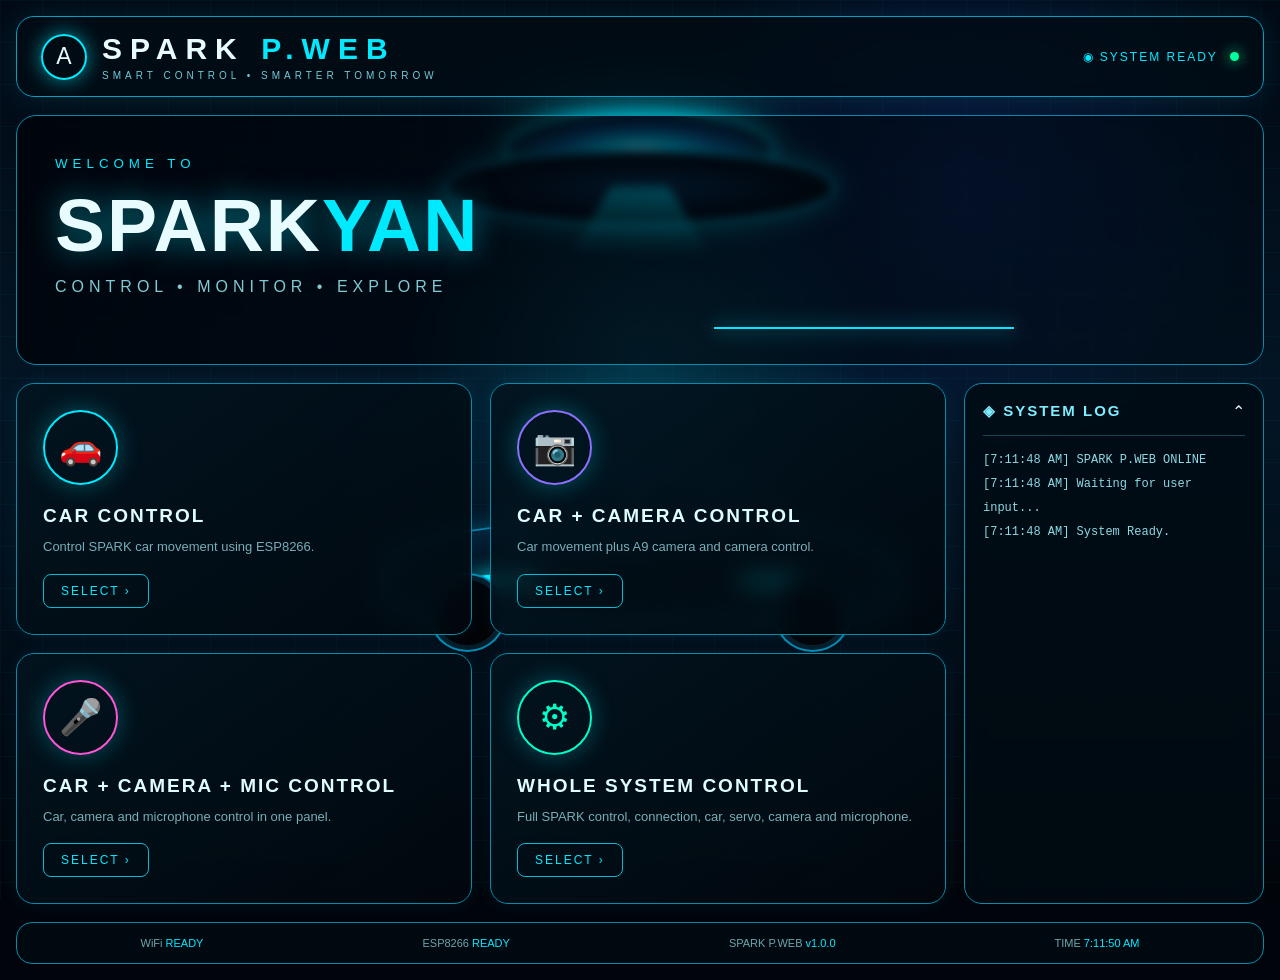
==== index.html @ 5e1a61a8 "Add files via upload" ====
<!DOCTYPE html>
<html lang="en">
<head>
<meta charset="UTF-8">
<meta name="viewport" content="width=device-width,initial-scale=1.0">
<title>SPARKYAN P.WEB</title>

<style>
*{
  box-sizing:border-box;
  margin:0;
  padding:0;
}r̥

html,body{
  width:100%;
  min-height:100%;
  font-family:Arial,Helvetica,sans-serif;
  background:#01050b;
  color:#e8fcff;
}

body{
  overflow-x:hidden;
}

/* ================= BACKGROUND ================= */

body::before{
  content:"";
  position:fixed;
  inset:0;
  z-index:-10;

  background:
    radial-gradient(
      circle at 50% 40%,
      rgba(0,220,255,.18),
      transparent 28%
    ),
    radial-gradient(
      circle at 75% 20%,
      rgba(30,80,255,.15),
      transparent 25%
    ),
    linear-gradient(
      180deg,
      #020914 0%,
      #031525 45%,
      #01050a 100%
    );
}

body::after{
  content:"";
  position:fixed;
  inset:0;
  z-index:-9;

  background:
    linear-gradient(
      rgba(0,234,255,.035) 1px,
      transparent 1px
    ),
    linear-gradient(
      90deg,
      rgba(0,234,255,.035) 1px,
      transparent 1px
    );

  background-size:42px 42px;
  animation:gridMove 14s linear infinite;
}

@keyframes gridMove{
  to{
    background-position:42px 42px;
  }
}

/* ================= UFO ================= */

.ufo{
  position:fixed;
  z-index:-5;
  width:420px;
  height:110px;
  left:50%;
  top:115px;
  transform:translateX(-50%);
  animation:ufoFloat 5s ease-in-out infinite;
}

.ufo-top{
  position:absolute;
  width:260px;
  height:70px;
  left:80px;
  top:0;
  border-radius:50%;
  background:
    radial-gradient(
      ellipse,
      #8ff8ff 0%,
      #00bde8 18%,
      #073f75 45%,
      #010b18 75%
    );
  box-shadow:
    0 0 25px #00eaff,
    0 0 70px rgba(0,234,255,.5);
}

.ufo-bottom{
  position:absolute;
  width:390px;
  height:75px;
  left:15px;
  top:35px;
  border-radius:50%;
  background:
    radial-gradient(
      ellipse,
      #062d50 0%,
      #020b15 55%,
      #000 100%
    );
  border:2px solid #00bde8;
  box-shadow:
    0 0 30px rgba(0,234,255,.5);
}

.ufo-light{
  position:absolute;
  width:140px;
  height:70px;
  left:140px;
  top:70px;
  background:linear-gradient(
    to bottom,
    rgba(0,234,255,.7),
    rgba(0,234,255,0)
  );
  clip-path:polygon(30% 0,70% 0,100% 100%,0 100%);
  filter:blur(5px);
}

@keyframes ufoFloat{
  0%,100%{
    transform:translate(-50%,0);
  }
  50%{
    transform:translate(-50%,18px);
  }
}

/* ================= CAR ================= */

.car-art{
  position:fixed;
  z-index:-4;
  left:50%;
  bottom:245px;
  transform:translateX(-50%);
  width:650px;
  height:190px;
  animation:carGlow 3s ease-in-out infinite alternate;
}

.car-body{
  position:absolute;
  left:70px;
  bottom:35px;
  width:510px;
  height:100px;
  border-radius:45% 48% 18% 18%;
  background:
    linear-gradient(
      145deg,
      #071d31,
      #02070c 55%,
      #061b2c
    );
  border:2px solid #087da8;
  box-shadow:
    0 0 25px rgba(0,200,255,.35),
    inset 0 0 35px rgba(0,160,255,.18);
}

.car-roof{
  position:absolute;
  left:190px;
  top:5px;
  width:270px;
  height:80px;
  border-radius:80% 80% 10% 10%;
  background:
    linear-gradient(
      135deg,
      #082b43,
      #01060b
    );
  border:2px solid #087da8;
}

.car-window{
  position:absolute;
  left:220px;
  top:18px;
  width:100px;
  height:48px;
  background:#031c31;
  border:1px solid #00bde8;
  transform:skew(-18deg);
}

.car-window2{
  position:absolute;
  left:330px;
  top:18px;
  width:105px;
  height:48px;
  background:#031c31;
  border:1px solid #00bde8;
  transform:skew(18deg);
}

.wheel{
  position:absolute;
  width:75px;
  height:75px;
  bottom:5px;
  border-radius:50%;
  background:#020306;
  border:5px solid #071c29;
  box-shadow:0 0 0 2px #008db5;
}

.wheel.left{
  left:115px;
}

.wheel.right{
  right:115px;
}

.headlight{
  position:absolute;
  width:75px;
  height:13px;
  background:#00eaff;
  box-shadow:0 0 20px #00eaff;
  border-radius:50%;
  top:52px;
}

.headlight.left{
  left:82px;
}

.headlight.right{
  right:82px;
}

@keyframes carGlow{
  from{
    filter:brightness(.8);
  }
  to{
    filter:brightness(1.15);
  }
}

/* ================= APP ================= */

.app{
  max-width:1450px;
  margin:auto;
  padding:16px;
}

/* HEADER */

.header{
  min-height:76px;

  border:1px solid #079fc0;
  border-radius:18px;

  background:rgba(1,12,21,.75);

  backdrop-filter:blur(12px);

  display:flex;
  align-items:center;
  justify-content:space-between;

  padding:15px 24px;

  box-shadow:
    0 0 30px rgba(0,220,255,.12);
}

.brand{
  display:flex;
  align-items:center;
  gap:15px;
}

.brand-mark{
  width:46px;
  height:46px;

  border:2px solid #00eaff;
  border-radius:50%;

  display:grid;
  place-items:center;

  font-size:23px;

  box-shadow:
    0 0 20px rgba(0,234,255,.6);
}

.logo{
  font-size:30px;
  font-weight:bold;
  letter-spacing:8px;
}

.logo span{
  color:#00eaff;
}

.tag{
  margin-top:4px;
  font-size:10px;
  letter-spacing:4px;
  color:#70cbd7;
}

.ready{
  color:#00eaff;
  font-size:12px;
  letter-spacing:2px;
}

.dot{
  display:inline-block;
  width:9px;
  height:9px;
  margin-left:7px;
  border-radius:50%;
  background:#00ff9d;
  box-shadow:0 0 14px #00ff9d;
}

/* HERO */

.hero{
  margin:18px 0;

  min-height:250px;

  border:1px solid #078ba9;
  border-radius:20px;

  padding:38px;

  background:
    linear-gradient(
      90deg,
      rgba(0,5,12,.88),
      rgba(0,8,15,.35)
    );

  backdrop-filter:blur(5px);

  position:relative;
  overflow:hidden;
}

.hero small{
  color:#00eaff;
  letter-spacing:5px;
}

.hero h1{
  font-size:clamp(42px,6vw,75px);
  margin:10px 0;
  letter-spacing:2px;
  text-shadow:0 0 30px rgba(0,234,255,.5);
}

.hero h1 span{
  color:#00eaff;
}

.hero p{
  color:#82c9d2;
  letter-spacing:5px;
}

.scan{
  position:absolute;
  width:300px;
  height:2px;
  right:20%;
  bottom:35px;
  background:#00eaff;
  box-shadow:0 0 20px #00eaff;
  animation:scan 3s infinite;
}

@keyframes scan{
  0%,100%{
    transform:translateY(-50px);
    opacity:.1;
  }

  50%{
    transform:translateY(50px);
    opacity:1;
  }
}

/* MAIN */

.layout{
  display:grid;
  grid-template-columns:1fr 300px;
  gap:18px;
}

.options{
  display:grid;
  grid-template-columns:repeat(2,1fr);
  gap:18px;
}

/* OPTIONS */

.option{
  min-height:240px;

  text-align:left;

  padding:26px;

  border-radius:18px;

  border:1px solid #078ba9;

  color:#dffcff;

  background:
    linear-gradient(
      145deg,
      rgba(2,20,31,.9),
      rgba(1,8,14,.82)
    );

  backdrop-filter:blur(10px);

  cursor:pointer;

  transition:.2s;

  box-shadow:
    0 0 20px rgba(0,190,255,.08);
}

.option:hover{
  transform:translateY(-5px);

  border-color:#00eaff;

  box-shadow:
    0 0 35px rgba(0,234,255,.25);
}

.icon{
  width:75px;
  height:75px;

  border-radius:50%;

  display:grid;
  place-items:center;

  font-size:35px;

  border:2px solid #00eaff;

  color:#00eaff;

  box-shadow:
    0 0 25px rgba(0,234,255,.3);

  margin-bottom:20px;
}

.option:nth-child(2) .icon{
  color:#8d70ff;
  border-color:#8d70ff;
}

.option:nth-child(3) .icon{
  color:#ff55d6;
  border-color:#ff55d6;
}

.option:nth-child(4) .icon{
  color:#00ffc8;
  border-color:#00ffc8;
}

.option h2{
  font-size:19px;
  letter-spacing:2px;
}

.option p{
  margin-top:10px;
  color:#78aeb8;
  font-size:13px;
  line-height:1.5;
}

.select{
  display:inline-block;
  margin-top:17px;

  border:1px solid #00bcd4;
  border-radius:8px;

  padding:9px 17px;

  color:#00eaff;

  font-size:12px;
  letter-spacing:2px;
}

/* LOG */

.sidebar{
  border:1px solid #078ba9;
  border-radius:18px;

  background:rgba(1,11,19,.82);

  backdrop-filter:blur(12px);

  padding:18px;

  min-height:500px;
}

.side-title{
  padding-bottom:14px;
  border-bottom:1px solid #164553;

  display:flex;
  justify-content:space-between;
}

.side-title h3{
  color:#7eeeff;
  letter-spacing:2px;
  font-size:15px;
}

.log{
  height:410px;
  overflow:auto;

  margin-top:12px;

  color:#8dd9e5;

  font:12px/2 monospace;
}

/* FOOTER */

.footer{
  margin-top:18px;

  border:1px solid #078ba9;
  border-radius:16px;

  padding:14px;

  display:flex;
  justify-content:space-around;
  flex-wrap:wrap;

  background:rgba(1,11,19,.75);

  color:#6da6af;

  font-size:11px;
}

.footer span{
  color:#00eaff;
}

/* PANELS */

.panel{
  display:none;
  margin-top:18px;
}

.panel.active{
  display:block;
}

.panel-head{
  display:flex;
  align-items:center;
  gap:15px;
  margin-bottom:18px;
}

.back,
.btn{
  border:1px solid #078ba9;

  background:#03131d;

  color:#00eaff;

  border-radius:8px;

  padding:11px 18px;

  cursor:pointer;
}

.back:hover,
.btn:hover{
  border-color:#00eaff;

  box-shadow:
    0 0 15px rgba(0,234,255,.3);
}

.panel-title{
  letter-spacing:3px;
}

.card{
  border:1px solid #078ba9;

  border-radius:16px;

  padding:20px;

  background:rgba(1,12,20,.86);

  margin-bottom:16px;
}

.card h3{
  color:#7eeeff;

  letter-spacing:2px;

  font-size:13px;

  margin-bottom:14px;
}

.row{
  display:flex;
  gap:10px;
}

.input{
  flex:1;

  padding:12px;

  border:1px solid #176477;

  border-radius:8px;

  background:#020a10;

  color:white;
}

/* CAR CONTROLS */

.car{
  width:320px;
  max-width:100%;

  margin:auto;

  display:grid;

  grid-template-columns:repeat(3,1fr);

  gap:9px;
}

.car button,
.servo button{
  height:64px;
  font-size:24px;
}

/* CAMERA */

.camera{
  height:400px;

  border:1px solid #145b6d;

  border-radius:12px;

  background:#000;

  display:grid;

  place-items:center;

  overflow:hidden;
}

.camera img{
  width:100%;
  height:100%;
  object-fit:contain;
}

.camtext{
  color:#356c77;
}

/* MOBILE */

@media(max-width:900px){

  .layout{
    grid-template-columns:1fr;
  }

  .sidebar{
    min-height:220px;
  }

  .log{
    height:150px;
  }

  .car-art{
    transform:translateX(-50%) scale(.65);
    bottom:230px;
  }

  .ufo{
    transform:translateX(-50%) scale(.65);
  }
}

@media(max-width:650px){

  .options{
    grid-template-columns:1fr;
  }

  .hero{
    padding:28px 22px;
  }

  .logo{
    font-size:22px;
    letter-spacing:5px;
  }

  .ready{
    display:none;
  }

  .car-art{
    display:none;
  }

  .ufo{
    top:130px;
    transform:translateX(-50%) scale(.45);
  }

  .row{
    flex-direction:column;
  }
}
</style>
</head>

<body>

<!-- UFO -->
<div class="ufo">
  <div class="ufo-top"></div>
  <div class="ufo-bottom"></div>
  <div class="ufo-light"></div>
</div>

<!-- BUGATTI STYLE CAR -->
<div class="car-art">

  <div class="car-body">

    <div class="headlight left"></div>
    <div class="headlight right"></div>

  </div>

  <div class="car-roof"></div>

  <div class="car-window"></div>
  <div class="car-window2"></div>

  <div class="wheel left"></div>
  <div class="wheel right"></div>

</div>


<div class="app">

<header class="header">

  <div class="brand">

    <div class="brand-mark">
      A
    </div>

    <div>

      <div class="logo">
        SPARK <span>P.WEB</span>
      </div>

      <div class="tag">
        SMART CONTROL • SMARTER TOMORROW
      </div>

    </div>

  </div>

  <div class="ready">
    ◉ SYSTEM READY
    <i class="dot"></i>
  </div>

</header>


<!-- HOME -->

<section id="home">

  <div class="hero">

    <small>
      WELCOME TO
    </small>

    <h1>
      SPARK<span>YAN </span>
    </h1>

    <p>
      CONTROL • MONITOR • EXPLORE
    </p>

    <div class="scan"></div>

  </div>


  <div class="layout">

    <div class="options">

      <button
        class="option"
        onclick="openPanel('carPanel')">

        <div class="icon">
          🚗
        </div>

        <h2>
          CAR CONTROL
        </h2>

        <p>
          Control SPARK car movement
          using ESP8266.
        </p>

        <span class="select">
          SELECT ›
        </span>

      </button>


      <button
        class="option"
        onclick="openPanel('cameraPanel')">

        <div class="icon">
          📷
        </div>

        <h2>
          CAR + CAMERA CONTROL
        </h2>

        <p>
          Car movement plus A9 camera
          and camera control.
        </p>

        <span class="select">
          SELECT ›
        </span>

      </button>


      <button
        class="option"
        onclick="openPanel('micPanel')">

        <div class="icon">
          🎤
        </div>

        <h2>
          CAR + CAMERA + MIC CONTROL
        </h2>

        <p>
          Car, camera and microphone
          control in one panel.
        </p>

        <span class="select">
          SELECT ›
        </span>

      </button>


      <button
        class="option"
        onclick="openPanel('systemPanel')">

        <div class="icon">
          ⚙
        </div>

        <h2>
          WHOLE SYSTEM CONTROL
        </h2>

        <p>
          Full SPARK control,
          connection, car, servo,
          camera and microphone.
        </p>

        <span class="select">
          SELECT ›
        </span>

      </button>

    </div>


    <!-- SYSTEM LOG -->

    <aside class="sidebar">

      <div class="side-title">

        <h3>
          ◈ SYSTEM LOG
        </h3>

        <span>
          ⌃
        </span>

      </div>

      <div
        id="log"
        class="log">
      </div>

    </aside>

  </div>

</section>


<!-- CAR PANEL -->

<section
  id="carPanel"
  class="panel">

  <div class="panel-head">

    <button
      class="back"
      onclick="goHome()">
      ← BACK
    </button>

    <h2 class="panel-title">
      CAR CONTROL
    </h2>

  </div>


  <div class="card">

    <h3>
      ESP8266 CONNECTION
    </h3>

    <div class="row">

      <input
        class="input"
        id="robot1"
        value="http://192.168.4.1">

      <button
        class="btn"
        onclick="connect('robot1')">
        CONNECT
      </button>

    </div>

  </div>


  <div class="card">

    <h3>
      MOVEMENT
    </h3>

    <div class="car">

      <span></span>

      <button
        onpointerdown="car('F')"
        onpointerup="car('S')">
        ▲
      </button>

      <span></span>


      <button
        onpointerdown="car('L')"
        onpointerup="car('S')">
        ◀
      </button>

      <button
        onclick="car('S')">
        ■
      </button>

      <button
        onpointerdown="car('R')"
        onpointerup="car('S')">
        ▶
      </button>


      <span></span>

      <button
        onpointerdown="car('B')"
        onpointerup="car('S')">
        ▼
      </button>

      <span></span>

    </div>

  </div>

</section>


<!-- CAMERA PANEL -->

<section
  id="cameraPanel"
  class="panel">

  <div class="panel-head">

    <button
      class="back"
      onclick="goHome()">
      ← BACK
    </button>

    <h2 class="panel-title">
      CAR + CAMERA CONTROL
    </h2>

  </div>


  <div class="card">

    <h3>
      CAMERA
    </h3>

    <div class="row">

      <input
        class="input"
        id="cam1"
        placeholder="A9 camera stream URL">

      <button
        class="btn"
        onclick="loadCamera('cam1','view1')">
        OPEN
      </button>

    </div>


    <br>


    <div class="camera">

      <img id="view1">

      <span
        id="ct1"
        class="camtext">
        CAMERA STANDBY
      </span>

    </div>

  </div>


  <div class="card">

    <h3>
      CAR
    </h3>

    <div class="car">

      <span></span>

      <button
        onpointerdown="car('F')"
        onpointerup="car('S')">
        ▲
      </button>

      <span></span>

      <button
        onpointerdown="car('L')"
        onpointerup="car('S')">
        ◀
      </button>

      <button onclick="car('S')">
        ■
      </button>

      <button
        onpointerdown="car('R')"
        onpointerup="car('S')">
        ▶
      </button>

      <span></span>

      <button
        onpointerdown="car('B')"
        onpointerup="car('S')">
        ▼
      </button>

      <span></span>

    </div>

  </div>

</section>


<!-- MIC PANEL -->

<section
  id="micPanel"
  class="panel">

  <div class="panel-head">

    <button
      class="back"
      onclick="goHome()">
      ← BACK
    </button>

    <h2 class="panel-title">
      CAR + CAMERA + MIC
    </h2>

  </div>


  <div class="card">

    <h3>
      CAMERA
    </h3>

    <div class="row">

      <input
        class="input"
        id="cam2"
        placeholder="A9 camera stream URL">

      <button
        class="btn"
        onclick="loadCamera('cam2','view2')">
        OPEN
      </button>

    </div>


    <br>


    <div class="camera">

      <img id="view2">

      <span
        id="ct2"
        class="camtext">
        CAMERA STANDBY
      </span>

    </div>

  </div>


  <div class="card">

    <h3>
      MICROPHONE
    </h3>

    <button
      class="btn"
      onclick="startMic()">
      🎤 START MIC
    </button>

    <button
      class="btn"
      onclick="stopMic()">
      STOP
    </button>

  </div>

</section>


<!-- WHOLE SYSTEM -->

<section
  id="systemPanel"
  class="panel">

  <div class="panel-head">

    <button
      class="back"
      onclick="goHome()">
      ← BACK
    </button>

    <h2 class="panel-title">
      WHOLE SYSTEM CONTROL
    </h2>

  </div>


  <div class="card">

    <h3>
      ESP8266
    </h3>

    <div class="row">

      <input
        class="input"
        id="robot3"
        value="http://192.168.4.1">

      <button
        class="btn"
        onclick="connect('robot3')">
        CONNECT
      </button>

    </div>

  </div>


  <div class="card">

    <h3>
      CAMERA
    </h3>

    <div class="row">

      <input
        class="input"
        id="cam3"
        placeholder="A9 camera stream URL">

      <button
        class="btn"
        onclick="loadCamera('cam3','view3')">
        OPEN
      </button>

    </div>


    <br>


    <div class="camera">

      <img id="view3">

      <span
        id="ct3"
        class="camtext">
        CAMERA STANDBY
      </span>

    </div>

  </div>


  <div class="card">

    <h3>
      CAR CONTROL
    </h3>

    <div class="car">

      <span></span>

      <button
        onpointerdown="car('F')"
        onpointerup="car('S')">
        ▲
      </button>

      <span></span>

      <button
        onpointerdown="car('L')"
        onpointerup="car('S')">
        ◀
      </button>

      <button onclick="car('S')">
        ■
      </button>

      <button
        onpointerdown="car('R')"
        onpointerup="car('S')">
        ▶
      </button>

      <span></span>

      <button
        onpointerdown="car('B')"
        onpointerup="car('S')">
        ▼
      </button>

      <span></span>

    </div>

  </div>

</section>


<footer class="footer">

  <div>
    WiFi <span>READY</span>
  </div>

  <div>
    ESP8266 <span>READY</span>
  </div>

  <div>
    SPARK P.WEB <span>v1.0.0</span>
  </div>

  <div>
    TIME <span id="clock">--:--</span>
  </div>

</footer>

</div>


<script>

let ROBOT_URL =
  "http://192.168.4.1";

let micStream = null;


/* LOG */

function addLog(text){

  const log =
    document.getElementById("log");

  log.innerHTML +=
    "[" +
    new Date().toLocaleTimeString() +
    "] " +
    text +
    "<br>";

  log.scrollTop =
    log.scrollHeight;
}


/* PANELS */

function openPanel(id){

  document
    .getElementById("home")
    .style.display = "none";

  document
    .querySelectorAll(".panel")
    .forEach(
      p => p.classList.remove("active")
    );

  document
    .getElementById(id)
    .classList.add("active");

  addLog("Panel opened");
}


function goHome(){

  car("S");

  document
    .querySelectorAll(".panel")
    .forEach(
      p => p.classList.remove("active")
    );

  document
    .getElementById("home")
    .style.display = "block";

  addLog("Returned to home");
}


/* CONNECT */

async function connect(id){

  ROBOT_URL =
    document
      .getElementById(id)
      .value
      .trim()
      .replace(/\/+$/,"");

  addLog(
    "Connecting to " +
    ROBOT_URL
  );

  try{

    const response =
      await fetch(
        ROBOT_URL +
        "/ping",
        {
          cache:"no-store"
        }
      );

    if(!response.ok)
      throw new Error();

    addLog(
      "ESP8266 ONLINE"
    );

  }catch{

    addLog(
      "Connection failed"
    );

  }

}


/* CAR */

async function car(command){

  try{

    await fetch(
      ROBOT_URL +
      "/?State=" +
      command,
      {
        cache:"no-store"
      }
    );

    addLog(
      "CAR: " +
      command
    );

  }catch{

    addLog(
      "Car command failed"
    );

  }

}


/* CAMERA */

function loadCamera(
  inputId,
  imageId
){

  const url =
    document
      .getElementById(inputId)
      .value
      .trim();

  if(!url){

    addLog(
      "Camera URL required"
    );

    return;
  }

  document
    .getElementById(imageId)
    .src = url;

  const n =
    imageId.replace("view","");

  document
    .getElementById("ct"+n)
    .style.display = "none";

  addLog(
    "Camera stream loaded"
  );

}


/* MIC */

async function startMic(){

  try{

    micStream =
      await navigator
        .mediaDevices
        .getUserMedia({
          audio:true
        });

    addLog(
      "Microphone active"
    );

  }catch{

    addLog(
      "Microphone permission denied"
    );

  }

}


function stopMic(){

  if(micStream){

    micStream
      .getTracks()
      .forEach(
        track => track.stop()
      );

  }

  micStream = null;

  addLog(
    "Microphone stopped"
  );

}


/* KEYBOARD */

const keys = {

  ArrowUp:"F",
  ArrowDown:"B",
  ArrowLeft:"L",
  ArrowRight:"R",

  w:"F",
  W:"F",

  s:"B",
  S:"B",

  a:"L",
  A:"L",

  d:"R",
  D:"R"

};


document.addEventListener(
  "keydown",
  function(e){

    if(e.repeat)
      return;

    if(keys[e.key]){

      e.preventDefault();

      car(
        keys[e.key]
      );

    }

  }
);


document.addEventListener(
  "keyup",
  function(e){

    if(keys[e.key])
      car("S");

  }
);


/* SAFETY STOP */

window.addEventListener(
  "blur",
  function(){
    car("S");
  }
);


/* CLOCK */

function updateClock(){

  document
    .getElementById("clock")
    .textContent =
    new Date()
      .toLocaleTimeString();

}

setInterval(
  updateClock,
  1000
);


/* START */

addLog(
  "SPARK P.WEB ONLINE"
);

addLog(
  "Waiting for user input..."
);

addLog(
  "System Ready."
);

</script>

</body>
</html>
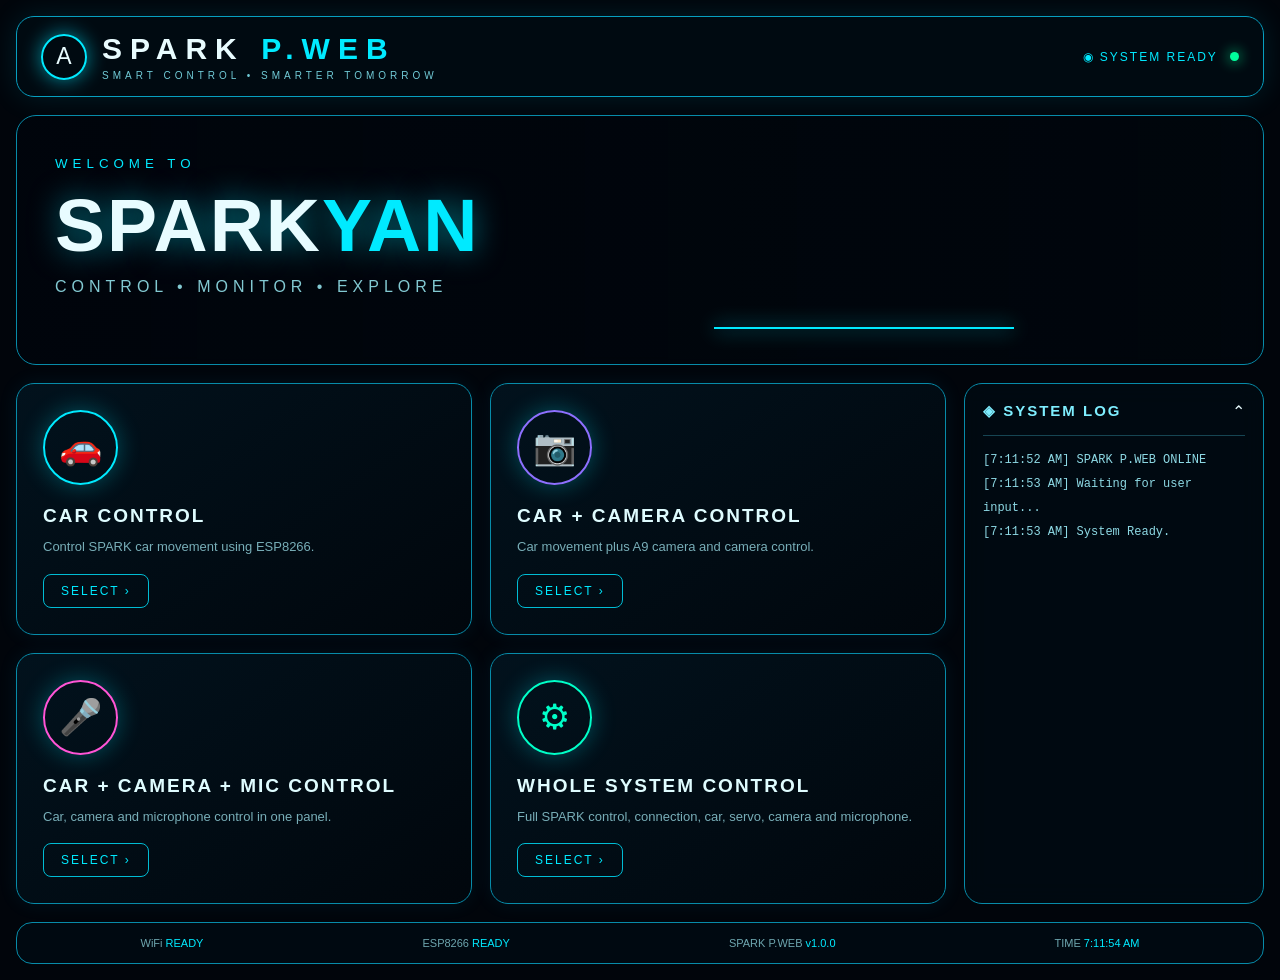
==== commit 15e89398: "Update index.html" ====
--- a/index.html
+++ b/index.html
@@ -1,16 +1,59 @@
+
 <!DOCTYPE html>
 <html lang="en">
 <head>
 <meta charset="UTF-8">
 <meta name="viewport" content="width=device-width,initial-scale=1.0">
-<title>SPARKYAN P.WEB</title>
+
+<!-- GOOGLE SEO -->
+<title>SPAKYAN | AI Technology & Innovation</title>
+
+<meta name="description" content="Welcome to SPAKYAN. Explore SPARK P.WEB, SPARK HQ, SPARK GO and our AI technology and innovation projects.">
+
+<meta name="keywords" content="SPAKYAN, SPARKYAN AI, SPARK P.WEB, SPARK HQ, SPARK GO, AI Technology">
+
+<meta name="author" content="SPAKYAN">
+
+<meta name="robots" content="index, follow">
+
+<link rel="canonical" href="https://spakyan.in/">
+
+<!-- FAVICON: Add sy-logo.png in the same folder -->
+<link rel="icon" type="image/png" href="/sy-logo.png">
+<link rel="apple-touch-icon" href="/sy-logo.png">
+
+<!-- OPEN GRAPH / SOCIAL SHARING -->
+<meta property="og:type" content="website">
+<meta property="og:site_name" content="SPAKYAN">
+<meta property="og:title" content="SPAKYAN | AI Technology & Innovation">
+<meta property="og:description" content="Explore SPARK P.WEB, SPARK HQ and SPARK GO by SPAKYAN.">
+<meta property="og:url" content="https://spakyan.in/">
+<meta property="og:image" content="https://spakyan.in/sy-logo.png">
+
+<!-- TWITTER / X -->
+<meta name="twitter:card" content="summary">
+<meta name="twitter:title" content="SPAKYAN | AI Technology & Innovation">
+<meta name="twitter:description" content="Explore SPARK P.WEB, SPARK HQ and SPARK GO.">
+<meta name="twitter:image" content="https://spakyan.in/sy-logo.png">
+
+<!-- GOOGLE STRUCTURED DATA -->
+<script type="application/ld+json">
+{
+  "@context": "https://schema.org",
+  "@type": "WebSite",
+  "name": "SPAKYAN",
+  "alternateName": "SPAKYAN AI",
+  "url": "https://spakyan.in/",
+  "description": "SPAKYAN explores AI technology and innovation through SPARK projects."
+}
+</script>
 
 <style>
 *{
   box-sizing:border-box;
   margin:0;
   padding:0;
-}r̥
+}
 
 html,body{
   width:100%;
@@ -31,24 +74,10 @@
   position:fixed;
   inset:0;
   z-index:-10;
-
   background:
-    radial-gradient(
-      circle at 50% 40%,
-      rgba(0,220,255,.18),
-      transparent 28%
-    ),
-    radial-gradient(
-      circle at 75% 20%,
-      rgba(30,80,255,.15),
-      transparent 25%
-    ),
-    linear-gradient(
-      180deg,
-      #020914 0%,
-      #031525 45%,
-      #01050a 100%
-    );
+    radial-gradient(circle at 50% 40%,rgba(0,220,255,.18),transparent 28%),
+    radial-gradient(circle at 75% 20%,rgba(30,80,255,.15),transparent 25%),
+    linear-gradient(180deg,#020914 0%,#031525 45%,#01050a 100%);
 }
 
 body::after{
@@ -56,26 +85,15 @@
   position:fixed;
   inset:0;
   z-index:-9;
-
   background:
-    linear-gradient(
-      rgba(0,234,255,.035) 1px,
-      transparent 1px
-    ),
-    linear-gradient(
-      90deg,
-      rgba(0,234,255,.035) 1px,
-      transparent 1px
-    );
-
+    linear-gradient(rgba(0,234,255,.035) 1px,transparent 1px),
+    linear-gradient(90deg,rgba(0,234,255,.035) 1px,transparent 1px);
   background-size:42px 42px;
   animation:gridMove 14s linear infinite;
 }
 
 @keyframes gridMove{
-  to{
-    background-position:42px 42px;
-  }
+  to{background-position:42px 42px;}
 }
 
 /* ================= UFO ================= */
@@ -98,17 +116,8 @@
   left:80px;
   top:0;
   border-radius:50%;
-  background:
-    radial-gradient(
-      ellipse,
-      #8ff8ff 0%,
-      #00bde8 18%,
-      #073f75 45%,
-      #010b18 75%
-    );
-  box-shadow:
-    0 0 25px #00eaff,
-    0 0 70px rgba(0,234,255,.5);
+  background:radial-gradient(ellipse,#8ff8ff 0%,#00bde8 18%,#073f75 45%,#010b18 75%);
+  box-shadow:0 0 25px #00eaff,0 0 70px rgba(0,234,255,.5);
 }
 
 .ufo-bottom{
@@ -118,16 +127,9 @@
   left:15px;
   top:35px;
   border-radius:50%;
-  background:
-    radial-gradient(
-      ellipse,
-      #062d50 0%,
-      #020b15 55%,
-      #000 100%
-    );
+  background:radial-gradient(ellipse,#062d50 0%,#020b15 55%,#000 100%);
   border:2px solid #00bde8;
-  box-shadow:
-    0 0 30px rgba(0,234,255,.5);
+  box-shadow:0 0 30px rgba(0,234,255,.5);
 }
 
 .ufo-light{
@@ -136,22 +138,14 @@
   height:70px;
   left:140px;
   top:70px;
-  background:linear-gradient(
-    to bottom,
-    rgba(0,234,255,.7),
-    rgba(0,234,255,0)
-  );
+  background:linear-gradient(to bottom,rgba(0,234,255,.7),rgba(0,234,255,0));
   clip-path:polygon(30% 0,70% 0,100% 100%,0 100%);
   filter:blur(5px);
 }
 
 @keyframes ufoFloat{
-  0%,100%{
-    transform:translate(-50%,0);
-  }
-  50%{
-    transform:translate(-50%,18px);
-  }
+  0%,100%{transform:translate(-50%,0);}
+  50%{transform:translate(-50%,18px);}
 }
 
 /* ================= CAR ================= */
@@ -174,17 +168,9 @@
   width:510px;
   height:100px;
   border-radius:45% 48% 18% 18%;
-  background:
-    linear-gradient(
-      145deg,
-      #071d31,
-      #02070c 55%,
-      #061b2c
-    );
+  background:linear-gradient(145deg,#071d31,#02070c 55%,#061b2c);
   border:2px solid #087da8;
-  box-shadow:
-    0 0 25px rgba(0,200,255,.35),
-    inset 0 0 35px rgba(0,160,255,.18);
+  box-shadow:0 0 25px rgba(0,200,255,.35),inset 0 0 35px rgba(0,160,255,.18);
 }
 
 .car-roof{
@@ -194,12 +180,7 @@
   width:270px;
   height:80px;
   border-radius:80% 80% 10% 10%;
-  background:
-    linear-gradient(
-      135deg,
-      #082b43,
-      #01060b
-    );
+  background:linear-gradient(135deg,#082b43,#01060b);
   border:2px solid #087da8;
 }
 
@@ -236,13 +217,8 @@
   box-shadow:0 0 0 2px #008db5;
 }
 
-.wheel.left{
-  left:115px;
-}
-
-.wheel.right{
-  right:115px;
-}
+.wheel.left{left:115px;}
+.wheel.right{right:115px;}
 
 .headlight{
   position:absolute;
@@ -254,21 +230,12 @@
   top:52px;
 }
 
-.headlight.left{
-  left:82px;
-}
-
-.headlight.right{
-  right:82px;
-}
+.headlight.left{left:82px;}
+.headlight.right{right:82px;}
 
 @keyframes carGlow{
-  from{
-    filter:brightness(.8);
-  }
-  to{
-    filter:brightness(1.15);
-  }
+  from{filter:brightness(.8);}
+  to{filter:brightness(1.15);}
 }
 
 /* ================= APP ================= */
@@ -283,22 +250,15 @@
 
 .header{
   min-height:76px;
-
   border:1px solid #079fc0;
   border-radius:18px;
-
   background:rgba(1,12,21,.75);
-
   backdrop-filter:blur(12px);
-
   display:flex;
   align-items:center;
   justify-content:space-between;
-
   padding:15px 24px;
-
-  box-shadow:
-    0 0 30px rgba(0,220,255,.12);
+  box-shadow:0 0 30px rgba(0,220,255,.12);
 }
 
 .brand{
@@ -310,17 +270,12 @@
 .brand-mark{
   width:46px;
   height:46px;
-
   border:2px solid #00eaff;
   border-radius:50%;
-
   display:grid;
   place-items:center;
-
   font-size:23px;
-
-  box-shadow:
-    0 0 20px rgba(0,234,255,.6);
+  box-shadow:0 0 20px rgba(0,234,255,.6);
 }
 
 .logo{
@@ -329,9 +284,7 @@
   letter-spacing:8px;
 }
 
-.logo span{
-  color:#00eaff;
-}
+.logo span{color:#00eaff;}
 
 .tag{
   margin-top:4px;
@@ -360,31 +313,17 @@
 
 .hero{
   margin:18px 0;
-
   min-height:250px;
-
   border:1px solid #078ba9;
   border-radius:20px;
-
   padding:38px;
-
-  background:
-    linear-gradient(
-      90deg,
-      rgba(0,5,12,.88),
-      rgba(0,8,15,.35)
-    );
-
+  background:linear-gradient(90deg,rgba(0,5,12,.88),rgba(0,8,15,.35));
   backdrop-filter:blur(5px);
-
   position:relative;
   overflow:hidden;
 }
 
-.hero small{
-  color:#00eaff;
-  letter-spacing:5px;
-}
+.hero small{color:#00eaff;letter-spacing:5px;}
 
 .hero h1{
   font-size:clamp(42px,6vw,75px);
@@ -393,14 +332,9 @@
   text-shadow:0 0 30px rgba(0,234,255,.5);
 }
 
-.hero h1 span{
-  color:#00eaff;
-}
-
-.hero p{
-  color:#82c9d2;
-  letter-spacing:5px;
-}
+.hero h1 span{color:#00eaff;}
+
+.hero p{color:#82c9d2;letter-spacing:5px;}
 
 .scan{
   position:absolute;
@@ -414,15 +348,8 @@
 }
 
 @keyframes scan{
-  0%,100%{
-    transform:translateY(-50px);
-    opacity:.1;
-  }
-
-  50%{
-    transform:translateY(50px);
-    opacity:1;
-  }
+  0%,100%{transform:translateY(-50px);opacity:.1;}
+  50%{transform:translateY(50px);opacity:1;}
 }
 
 /* MAIN */
@@ -439,87 +366,44 @@
   gap:18px;
 }
 
-/* OPTIONS */
-
 .option{
   min-height:240px;
-
   text-align:left;
-
   padding:26px;
-
   border-radius:18px;
-
   border:1px solid #078ba9;
-
   color:#dffcff;
-
-  background:
-    linear-gradient(
-      145deg,
-      rgba(2,20,31,.9),
-      rgba(1,8,14,.82)
-    );
-
+  background:linear-gradient(145deg,rgba(2,20,31,.9),rgba(1,8,14,.82));
   backdrop-filter:blur(10px);
-
   cursor:pointer;
-
   transition:.2s;
-
-  box-shadow:
-    0 0 20px rgba(0,190,255,.08);
+  box-shadow:0 0 20px rgba(0,190,255,.08);
 }
 
 .option:hover{
   transform:translateY(-5px);
-
   border-color:#00eaff;
-
-  box-shadow:
-    0 0 35px rgba(0,234,255,.25);
+  box-shadow:0 0 35px rgba(0,234,255,.25);
 }
 
 .icon{
   width:75px;
   height:75px;
-
   border-radius:50%;
-
   display:grid;
   place-items:center;
-
   font-size:35px;
-
   border:2px solid #00eaff;
-
   color:#00eaff;
-
-  box-shadow:
-    0 0 25px rgba(0,234,255,.3);
-
+  box-shadow:0 0 25px rgba(0,234,255,.3);
   margin-bottom:20px;
 }
 
-.option:nth-child(2) .icon{
-  color:#8d70ff;
-  border-color:#8d70ff;
-}
-
-.option:nth-child(3) .icon{
-  color:#ff55d6;
-  border-color:#ff55d6;
-}
-
-.option:nth-child(4) .icon{
-  color:#00ffc8;
-  border-color:#00ffc8;
-}
-
-.option h2{
-  font-size:19px;
-  letter-spacing:2px;
-}
+.option:nth-child(2) .icon{color:#8d70ff;border-color:#8d70ff;}
+.option:nth-child(3) .icon{color:#ff55d6;border-color:#ff55d6;}
+.option:nth-child(4) .icon{color:#00ffc8;border-color:#00ffc8;}
+
+.option h2{font-size:19px;letter-spacing:2px;}
 
 .option p{
   margin-top:10px;
@@ -531,14 +415,10 @@
 .select{
   display:inline-block;
   margin-top:17px;
-
   border:1px solid #00bcd4;
   border-radius:8px;
-
   padding:9px 17px;
-
   color:#00eaff;
-
   font-size:12px;
   letter-spacing:2px;
 }
@@ -548,20 +428,15 @@
 .sidebar{
   border:1px solid #078ba9;
   border-radius:18px;
-
   background:rgba(1,11,19,.82);
-
   backdrop-filter:blur(12px);
-
   padding:18px;
-
   min-height:500px;
 }
 
 .side-title{
   padding-bottom:14px;
   border-bottom:1px solid #164553;
-
   display:flex;
   justify-content:space-between;
 }
@@ -575,11 +450,8 @@
 .log{
   height:410px;
   overflow:auto;
-
   margin-top:12px;
-
   color:#8dd9e5;
-
   font:12px/2 monospace;
 }
 
@@ -587,37 +459,23 @@
 
 .footer{
   margin-top:18px;
-
   border:1px solid #078ba9;
   border-radius:16px;
-
   padding:14px;
-
   display:flex;
   justify-content:space-around;
   flex-wrap:wrap;
-
   background:rgba(1,11,19,.75);
-
   color:#6da6af;
-
   font-size:11px;
 }
 
-.footer span{
-  color:#00eaff;
-}
+.footer span{color:#00eaff;}
 
 /* PANELS */
 
-.panel{
-  display:none;
-  margin-top:18px;
-}
-
-.panel.active{
-  display:block;
-}
+.panel{display:none;margin-top:18px;}
+.panel.active{display:block;}
 
 .panel-head{
   display:flex;
@@ -626,71 +484,45 @@
   margin-bottom:18px;
 }
 
-.back,
-.btn{
+.back,.btn{
   border:1px solid #078ba9;
-
   background:#03131d;
-
   color:#00eaff;
-
   border-radius:8px;
-
   padding:11px 18px;
-
   cursor:pointer;
 }
 
-.back:hover,
-.btn:hover{
+.back:hover,.btn:hover{
   border-color:#00eaff;
-
-  box-shadow:
-    0 0 15px rgba(0,234,255,.3);
-}
-
-.panel-title{
-  letter-spacing:3px;
-}
+  box-shadow:0 0 15px rgba(0,234,255,.3);
+}
+
+.panel-title{letter-spacing:3px;}
 
 .card{
   border:1px solid #078ba9;
-
   border-radius:16px;
-
   padding:20px;
-
   background:rgba(1,12,20,.86);
-
   margin-bottom:16px;
 }
 
 .card h3{
   color:#7eeeff;
-
   letter-spacing:2px;
-
   font-size:13px;
-
   margin-bottom:14px;
 }
 
-.row{
-  display:flex;
-  gap:10px;
-}
+.row{display:flex;gap:10px;}
 
 .input{
   flex:1;
-
   padding:12px;
-
   border:1px solid #176477;
-
   border-radius:8px;
-
   background:#020a10;
-
   color:white;
 }
 
@@ -699,1112 +531,383 @@
 .car{
   width:320px;
   max-width:100%;
-
   margin:auto;
-
   display:grid;
-
   grid-template-columns:repeat(3,1fr);
-
   gap:9px;
 }
 
-.car button,
-.servo button{
-  height:64px;
-  font-size:24px;
-}
+.car button,.servo button{height:64px;font-size:24px;}
 
 /* CAMERA */
 
 .camera{
   height:400px;
-
   border:1px solid #145b6d;
-
   border-radius:12px;
-
   background:#000;
-
   display:grid;
-
   place-items:center;
-
   overflow:hidden;
 }
 
-.camera img{
-  width:100%;
-  height:100%;
-  object-fit:contain;
-}
-
-.camtext{
-  color:#356c77;
-}
+.camera img{width:100%;height:100%;object-fit:contain;}
+.camtext{color:#356c77;}
 
 /* MOBILE */
 
 @media(max-width:900px){
-
-  .layout{
-    grid-template-columns:1fr;
-  }
-
-  .sidebar{
-    min-height:220px;
-  }
-
-  .log{
-    height:150px;
-  }
-
-  .car-art{
-    transform:translateX(-50%) scale(.65);
-    bottom:230px;
-  }
-
-  .ufo{
-    transform:translateX(-50%) scale(.65);
-  }
+  .layout{grid-template-columns:1fr;}
+  .sidebar{min-height:220px;}
+  .log{height:150px;}
+  .car-art{transform:translateX(-50%) scale(.65);bottom:230px;}
+  .ufo{transform:translateX(-50%) scale(.65);}
 }
 
 @media(max-width:650px){
-
-  .options{
-    grid-template-columns:1fr;
-  }
-
-  .hero{
-    padding:28px 22px;
-  }
-
-  .logo{
-    font-size:22px;
-    letter-spacing:5px;
-  }
-
-  .ready{
-    display:none;
-  }
-
-  .car-art{
-    display:none;
-  }
-
-  .ufo{
-    top:130px;
-    transform:translateX(-50%) scale(.45);
-  }
-
-  .row{
-    flex-direction:column;
-  }
+  .options{grid-template-columns:1fr;}
+  .hero{padding:28px 22px;}
+  .logo{font-size:22px;letter-spacing:5px;}
+  .ready{display:none;}
+  .car-art{display:none;}
+  .ufo{top:130px;transform:translateX(-50%) scale(.45);}
+  .row{flex-direction:column;}
 }
 </style>
 </head>
 
 <body>
 
-<!-- UFO -->
 <div class="ufo">
   <div class="ufo-top"></div>
   <div class="ufo-bottom"></div>
   <div class="ufo-light"></div>
 </div>
 
-<!-- BUGATTI STYLE CAR -->
 <div class="car-art">
-
   <div class="car-body">
-
     <div class="headlight left"></div>
     <div class="headlight right"></div>
-
-  </div>
-
+  </div>
   <div class="car-roof"></div>
-
   <div class="car-window"></div>
   <div class="car-window2"></div>
-
   <div class="wheel left"></div>
   <div class="wheel right"></div>
-
 </div>
 
-
 <div class="app">
 
 <header class="header">
-
   <div class="brand">
-
-    <div class="brand-mark">
-      A
-    </div>
-
+    <div class="brand-mark">A</div>
     <div>
-
-      <div class="logo">
-        SPARK <span>P.WEB</span>
+      <div class="logo">SPARK <span>P.WEB</span></div>
+      <div class="tag">SMART CONTROL • SMARTER TOMORROW</div>
+    </div>
+  </div>
+  <div class="ready">◉ SYSTEM READY <i class="dot"></i></div>
+</header>
+
+<section id="home">
+  <div class="hero">
+    <small>WELCOME TO</small>
+    <h1>SPARK<span>YAN </span></h1>
+    <p>CONTROL • MONITOR • EXPLORE</p>
+    <div class="scan"></div>
+  </div>
+
+  <div class="layout">
+    <div class="options">
+
+      <button class="option" onclick="openPanel('carPanel')">
+        <div class="icon">🚗</div>
+        <h2>CAR CONTROL</h2>
+        <p>Control SPARK car movement using ESP8266.</p>
+        <span class="select">SELECT ›</span>
+      </button>
+
+      <button class="option" onclick="openPanel('cameraPanel')">
+        <div class="icon">📷</div>
+        <h2>CAR + CAMERA CONTROL</h2>
+        <p>Car movement plus A9 camera and camera control.</p>
+        <span class="select">SELECT ›</span>
+      </button>
+
+      <button class="option" onclick="openPanel('micPanel')">
+        <div class="icon">🎤</div>
+        <h2>CAR + CAMERA + MIC CONTROL</h2>
+        <p>Car, camera and microphone control in one panel.</p>
+        <span class="select">SELECT ›</span>
+      </button>
+
+      <button class="option" onclick="openPanel('systemPanel')">
+        <div class="icon">⚙</div>
+        <h2>WHOLE SYSTEM CONTROL</h2>
+        <p>Full SPARK control, connection, car, servo, camera and microphone.</p>
+        <span class="select">SELECT ›</span>
+      </button>
+
+    </div>
+
+    <aside class="sidebar">
+      <div class="side-title">
+        <h3>◈ SYSTEM LOG</h3>
+        <span>⌃</span>
       </div>
-
-      <div class="tag">
-        SMART CONTROL • SMARTER TOMORROW
-      </div>
-
-    </div>
-
-  </div>
-
-  <div class="ready">
-    ◉ SYSTEM READY
-    <i class="dot"></i>
-  </div>
-
-</header>
-
-
-<!-- HOME -->
-
-<section id="home">
-
-  <div class="hero">
-
-    <small>
-      WELCOME TO
-    </small>
-
-    <h1>
-      SPARK<span>YAN </span>
-    </h1>
-
-    <p>
-      CONTROL • MONITOR • EXPLORE
-    </p>
-
-    <div class="scan"></div>
-
-  </div>
-
-
-  <div class="layout">
-
-    <div class="options">
-
-      <button
-        class="option"
-        onclick="openPanel('carPanel')">
-
-        <div class="icon">
-          🚗
-        </div>
-
-        <h2>
-          CAR CONTROL
-        </h2>
-
-        <p>
-          Control SPARK car movement
-          using ESP8266.
-        </p>
-
-        <span class="select">
-          SELECT ›
-        </span>
-
-      </button>
-
-
-      <button
-        class="option"
-        onclick="openPanel('cameraPanel')">
-
-        <div class="icon">
-          📷
-        </div>
-
-        <h2>
-          CAR + CAMERA CONTROL
-        </h2>
-
-        <p>
-          Car movement plus A9 camera
-          and camera control.
-        </p>
-
-        <span class="select">
-          SELECT ›
-        </span>
-
-      </button>
-
-
-      <button
-        class="option"
-        onclick="openPanel('micPanel')">
-
-        <div class="icon">
-          🎤
-        </div>
-
-        <h2>
-          CAR + CAMERA + MIC CONTROL
-        </h2>
-
-        <p>
-          Car, camera and microphone
-          control in one panel.
-        </p>
-
-        <span class="select">
-          SELECT ›
-        </span>
-
-      </button>
-
-
-      <button
-        class="option"
-        onclick="openPanel('systemPanel')">
-
-        <div class="icon">
-          ⚙
-        </div>
-
-        <h2>
-          WHOLE SYSTEM CONTROL
-        </h2>
-
-        <p>
-          Full SPARK control,
-          connection, car, servo,
-          camera and microphone.
-        </p>
-
-        <span class="select">
-          SELECT ›
-        </span>
-
-      </button>
-
-    </div>
-
-
-    <!-- SYSTEM LOG -->
-
-    <aside class="sidebar">
-
-      <div class="side-title">
-
-        <h3>
-          ◈ SYSTEM LOG
-        </h3>
-
-        <span>
-          ⌃
-        </span>
-
-      </div>
-
-      <div
-        id="log"
-        class="log">
-      </div>
-
+      <div id="log" class="log"></div>
     </aside>
-
-  </div>
-
+  </div>
 </section>
 
-
-<!-- CAR PANEL -->
-
-<section
-  id="carPanel"
-  class="panel">
-
+<section id="carPanel" class="panel">
   <div class="panel-head">
-
-    <button
-      class="back"
-      onclick="goHome()">
-      ← BACK
-    </button>
-
-    <h2 class="panel-title">
-      CAR CONTROL
-    </h2>
-
-  </div>
-
+    <button class="back" onclick="goHome()">← BACK</button>
+    <h2 class="panel-title">CAR CONTROL</h2>
+  </div>
 
   <div class="card">
-
-    <h3>
-      ESP8266 CONNECTION
-    </h3>
-
+    <h3>ESP8266 CONNECTION</h3>
     <div class="row">
-
-      <input
-        class="input"
-        id="robot1"
-        value="http://192.168.4.1">
-
-      <button
-        class="btn"
-        onclick="connect('robot1')">
-        CONNECT
-      </button>
-
-    </div>
-
-  </div>
-
+      <input class="input" id="robot1" value="http://192.168.4.1">
+      <button class="btn" onclick="connect('robot1')">CONNECT</button>
+    </div>
+  </div>
 
   <div class="card">
-
-    <h3>
-      MOVEMENT
-    </h3>
-
+    <h3>MOVEMENT</h3>
     <div class="car">
-
-      <span></span>
-
-      <button
-        onpointerdown="car('F')"
-        onpointerup="car('S')">
-        ▲
-      </button>
-
-      <span></span>
-
-
-      <button
-        onpointerdown="car('L')"
-        onpointerup="car('S')">
-        ◀
-      </button>
-
-      <button
-        onclick="car('S')">
-        ■
-      </button>
-
-      <button
-        onpointerdown="car('R')"
-        onpointerup="car('S')">
-        ▶
-      </button>
-
-
-      <span></span>
-
-      <button
-        onpointerdown="car('B')"
-        onpointerup="car('S')">
-        ▼
-      </button>
-
-      <span></span>
-
-    </div>
-
-  </div>
-
+      <span></span>
+      <button onpointerdown="car('F')" onpointerup="car('S')">▲</button>
+      <span></span>
+      <button onpointerdown="car('L')" onpointerup="car('S')">◀</button>
+      <button onclick="car('S')">■</button>
+      <button onpointerdown="car('R')" onpointerup="car('S')">▶</button>
+      <span></span>
+      <button onpointerdown="car('B')" onpointerup="car('S')">▼</button>
+      <span></span>
+    </div>
+  </div>
 </section>
 
-
-<!-- CAMERA PANEL -->
-
-<section
-  id="cameraPanel"
-  class="panel">
-
+<section id="cameraPanel" class="panel">
   <div class="panel-head">
-
-    <button
-      class="back"
-      onclick="goHome()">
-      ← BACK
-    </button>
-
-    <h2 class="panel-title">
-      CAR + CAMERA CONTROL
-    </h2>
-
-  </div>
-
+    <button class="back" onclick="goHome()">← BACK</button>
+    <h2 class="panel-title">CAR + CAMERA CONTROL</h2>
+  </div>
 
   <div class="card">
-
-    <h3>
-      CAMERA
-    </h3>
-
+    <h3>CAMERA</h3>
     <div class="row">
-
-      <input
-        class="input"
-        id="cam1"
-        placeholder="A9 camera stream URL">
-
-      <button
-        class="btn"
-        onclick="loadCamera('cam1','view1')">
-        OPEN
-      </button>
-
-    </div>
-
-
+      <input class="input" id="cam1" placeholder="A9 camera stream URL">
+      <button class="btn" onclick="loadCamera('cam1','view1')">OPEN</button>
+    </div>
     <br>
-
-
     <div class="camera">
-
       <img id="view1">
-
-      <span
-        id="ct1"
-        class="camtext">
-        CAMERA STANDBY
-      </span>
-
-    </div>
-
-  </div>
-
+      <span id="ct1" class="camtext">CAMERA STANDBY</span>
+    </div>
+  </div>
 
   <div class="card">
-
-    <h3>
-      CAR
-    </h3>
-
+    <h3>CAR</h3>
     <div class="car">
-
-      <span></span>
-
-      <button
-        onpointerdown="car('F')"
-        onpointerup="car('S')">
-        ▲
-      </button>
-
-      <span></span>
-
-      <button
-        onpointerdown="car('L')"
-        onpointerup="car('S')">
-        ◀
-      </button>
-
-      <button onclick="car('S')">
-        ■
-      </button>
-
-      <button
-        onpointerdown="car('R')"
-        onpointerup="car('S')">
-        ▶
-      </button>
-
-      <span></span>
-
-      <button
-        onpointerdown="car('B')"
-        onpointerup="car('S')">
-        ▼
-      </button>
-
-      <span></span>
-
-    </div>
-
-  </div>
-
+      <span></span>
+      <button onpointerdown="car('F')" onpointerup="car('S')">▲</button>
+      <span></span>
+      <button onpointerdown="car('L')" onpointerup="car('S')">◀</button>
+      <button onclick="car('S')">■</button>
+      <button onpointerdown="car('R')" onpointerup="car('S')">▶</button>
+      <span></span>
+      <button onpointerdown="car('B')" onpointerup="car('S')">▼</button>
+      <span></span>
+    </div>
+  </div>
 </section>
 
-
-<!-- MIC PANEL -->
-
-<section
-  id="micPanel"
-  class="panel">
-
+<section id="micPanel" class="panel">
   <div class="panel-head">
-
-    <button
-      class="back"
-      onclick="goHome()">
-      ← BACK
-    </button>
-
-    <h2 class="panel-title">
-      CAR + CAMERA + MIC
-    </h2>
-
-  </div>
-
+    <button class="back" onclick="goHome()">← BACK</button>
+    <h2 class="panel-title">CAR + CAMERA + MIC</h2>
+  </div>
 
   <div class="card">
-
-    <h3>
-      CAMERA
-    </h3>
-
+    <h3>CAMERA</h3>
     <div class="row">
-
-      <input
-        class="input"
-        id="cam2"
-        placeholder="A9 camera stream URL">
-
-      <button
-        class="btn"
-        onclick="loadCamera('cam2','view2')">
-        OPEN
-      </button>
-
-    </div>
-
-
+      <input class="input" id="cam2" placeholder="A9 camera stream URL">
+      <button class="btn" onclick="loadCamera('cam2','view2')">OPEN</button>
+    </div>
     <br>
-
-
     <div class="camera">
-
       <img id="view2">
-
-      <span
-        id="ct2"
-        class="camtext">
-        CAMERA STANDBY
-      </span>
-
-    </div>
-
-  </div>
-
+      <span id="ct2" class="camtext">CAMERA STANDBY</span>
+    </div>
+  </div>
 
   <div class="card">
-
-    <h3>
-      MICROPHONE
-    </h3>
-
-    <button
-      class="btn"
-      onclick="startMic()">
-      🎤 START MIC
-    </button>
-
-    <button
-      class="btn"
-      onclick="stopMic()">
-      STOP
-    </button>
-
-  </div>
-
+    <h3>MICROPHONE</h3>
+    <button class="btn" onclick="startMic()">🎤 START MIC</button>
+    <button class="btn" onclick="stopMic()">STOP</button>
+  </div>
 </section>
 
-
-<!-- WHOLE SYSTEM -->
-
-<section
-  id="systemPanel"
-  class="panel">
-
+<section id="systemPanel" class="panel">
   <div class="panel-head">
-
-    <button
-      class="back"
-      onclick="goHome()">
-      ← BACK
-    </button>
-
-    <h2 class="panel-title">
-      WHOLE SYSTEM CONTROL
-    </h2>
-
-  </div>
-
+    <button class="back" onclick="goHome()">← BACK</button>
+    <h2 class="panel-title">WHOLE SYSTEM CONTROL</h2>
+  </div>
 
   <div class="card">
-
-    <h3>
-      ESP8266
-    </h3>
-
+    <h3>ESP8266</h3>
     <div class="row">
-
-      <input
-        class="input"
-        id="robot3"
-        value="http://192.168.4.1">
-
-      <button
-        class="btn"
-        onclick="connect('robot3')">
-        CONNECT
-      </button>
-
-    </div>
-
-  </div>
-
+      <input class="input" id="robot3" value="http://192.168.4.1">
+      <button class="btn" onclick="connect('robot3')">CONNECT</button>
+    </div>
+  </div>
 
   <div class="card">
-
-    <h3>
-      CAMERA
-    </h3>
-
+    <h3>CAMERA</h3>
     <div class="row">
-
-      <input
-        class="input"
-        id="cam3"
-        placeholder="A9 camera stream URL">
-
-      <button
-        class="btn"
-        onclick="loadCamera('cam3','view3')">
-        OPEN
-      </button>
-
-    </div>
-
-
+      <input class="input" id="cam3" placeholder="A9 camera stream URL">
+      <button class="btn" onclick="loadCamera('cam3','view3')">OPEN</button>
+    </div>
     <br>
-
-
     <div class="camera">
-
       <img id="view3">
-
-      <span
-        id="ct3"
-        class="camtext">
-        CAMERA STANDBY
-      </span>
-
-    </div>
-
-  </div>
-
+      <span id="ct3" class="camtext">CAMERA STANDBY</span>
+    </div>
+  </div>
 
   <div class="card">
-
-    <h3>
-      CAR CONTROL
-    </h3>
-
+    <h3>CAR CONTROL</h3>
     <div class="car">
-
-      <span></span>
-
-      <button
-        onpointerdown="car('F')"
-        onpointerup="car('S')">
-        ▲
-      </button>
-
-      <span></span>
-
-      <button
-        onpointerdown="car('L')"
-        onpointerup="car('S')">
-        ◀
-      </button>
-
-      <button onclick="car('S')">
-        ■
-      </button>
-
-      <button
-        onpointerdown="car('R')"
-        onpointerup="car('S')">
-        ▶
-      </button>
-
-      <span></span>
-
-      <button
-        onpointerdown="car('B')"
-        onpointerup="car('S')">
-        ▼
-      </button>
-
-      <span></span>
-
-    </div>
-
-  </div>
-
+      <span></span>
+      <button onpointerdown="car('F')" onpointerup="car('S')">▲</button>
+      <span></span>
+      <button onpointerdown="car('L')" onpointerup="car('S')">◀</button>
+      <button onclick="car('S')">■</button>
+      <button onpointerdown="car('R')" onpointerup="car('S')">▶</button>
+      <span></span>
+      <button onpointerdown="car('B')" onpointerup="car('S')">▼</button>
+      <span></span>
+    </div>
+  </div>
 </section>
 
-
 <footer class="footer">
-
-  <div>
-    WiFi <span>READY</span>
-  </div>
-
-  <div>
-    ESP8266 <span>READY</span>
-  </div>
-
-  <div>
-    SPARK P.WEB <span>v1.0.0</span>
-  </div>
-
-  <div>
-    TIME <span id="clock">--:--</span>
-  </div>
-
+  <div>WiFi <span>READY</span></div>
+  <div>ESP8266 <span>READY</span></div>
+  <div>SPARK P.WEB <span>v1.0.0</span></div>
+  <div>TIME <span id="clock">--:--</span></div>
 </footer>
 
 </div>
 
-
 <script>
-
-let ROBOT_URL =
-  "http://192.168.4.1";
-
+let ROBOT_URL = "http://192.168.4.1";
 let micStream = null;
 
-
-/* LOG */
-
 function addLog(text){
-
-  const log =
-    document.getElementById("log");
-
-  log.innerHTML +=
-    "[" +
-    new Date().toLocaleTimeString() +
-    "] " +
-    text +
-    "<br>";
-
-  log.scrollTop =
-    log.scrollHeight;
-}
-
-
-/* PANELS */
+  const log = document.getElementById("log");
+  log.innerHTML += "[" + new Date().toLocaleTimeString() + "] " + text + "<br>";
+  log.scrollTop = log.scrollHeight;
+}
 
 function openPanel(id){
-
-  document
-    .getElementById("home")
-    .style.display = "none";
-
-  document
-    .querySelectorAll(".panel")
-    .forEach(
-      p => p.classList.remove("active")
-    );
-
-  document
-    .getElementById(id)
-    .classList.add("active");
-
+  document.getElementById("home").style.display = "none";
+  document.querySelectorAll(".panel").forEach(p => p.classList.remove("active"));
+  document.getElementById(id).classList.add("active");
   addLog("Panel opened");
 }
 
-
 function goHome(){
-
   car("S");
-
-  document
-    .querySelectorAll(".panel")
-    .forEach(
-      p => p.classList.remove("active")
-    );
-
-  document
-    .getElementById("home")
-    .style.display = "block";
-
+  document.querySelectorAll(".panel").forEach(p => p.classList.remove("active"));
+  document.getElementById("home").style.display = "block";
   addLog("Returned to home");
 }
 
-
-/* CONNECT */
-
 async function connect(id){
-
-  ROBOT_URL =
-    document
-      .getElementById(id)
-      .value
-      .trim()
-      .replace(/\/+$/,"");
-
-  addLog(
-    "Connecting to " +
-    ROBOT_URL
-  );
-
+  ROBOT_URL = document.getElementById(id).value.trim().replace(/\/+$/,"");
+  addLog("Connecting to " + ROBOT_URL);
   try{
-
-    const response =
-      await fetch(
-        ROBOT_URL +
-        "/ping",
-        {
-          cache:"no-store"
-        }
-      );
-
-    if(!response.ok)
-      throw new Error();
-
-    addLog(
-      "ESP8266 ONLINE"
-    );
-
+    const response = await fetch(ROBOT_URL + "/ping",{cache:"no-store"});
+    if(!response.ok) throw new Error();
+    addLog("ESP8266 ONLINE");
   }catch{
-
-    addLog(
-      "Connection failed"
-    );
-
+    addLog("Connection failed");
   }
-
-}
-
-
-/* CAR */
+}
 
 async function car(command){
-
   try{
-
-    await fetch(
-      ROBOT_URL +
-      "/?State=" +
-      command,
-      {
-        cache:"no-store"
-      }
-    );
-
-    addLog(
-      "CAR: " +
-      command
-    );
-
+    await fetch(ROBOT_URL + "/?State=" + command,{cache:"no-store"});
+    addLog("CAR: " + command);
   }catch{
-
-    addLog(
-      "Car command failed"
-    );
-
+    addLog("Car command failed");
   }
-
-}
-
-
-/* CAMERA */
-
-function loadCamera(
-  inputId,
-  imageId
-){
-
-  const url =
-    document
-      .getElementById(inputId)
-      .value
-      .trim();
-
+}
+
+function loadCamera(inputId,imageId){
+  const url = document.getElementById(inputId).value.trim();
   if(!url){
-
-    addLog(
-      "Camera URL required"
-    );
-
+    addLog("Camera URL required");
     return;
   }
-
-  document
-    .getElementById(imageId)
-    .src = url;
-
-  const n =
-    imageId.replace("view","");
-
-  document
-    .getElementById("ct"+n)
-    .style.display = "none";
-
-  addLog(
-    "Camera stream loaded"
-  );
-
-}
-
-
-/* MIC */
+  document.getElementById(imageId).src = url;
+  const n = imageId.replace("view","");
+  document.getElementById("ct"+n).style.display = "none";
+  addLog("Camera stream loaded");
+}
 
 async function startMic(){
-
   try{
-
-    micStream =
-      await navigator
-        .mediaDevices
-        .getUserMedia({
-          audio:true
-        });
-
-    addLog(
-      "Microphone active"
-    );
-
+    micStream = await navigator.mediaDevices.getUserMedia({audio:true});
+    addLog("Microphone active");
   }catch{
-
-    addLog(
-      "Microphone permission denied"
-    );
-
+    addLog("Microphone permission denied");
   }
-
-}
-
+}
 
 function stopMic(){
-
   if(micStream){
-
-    micStream
-      .getTracks()
-      .forEach(
-        track => track.stop()
-      );
-
+    micStream.getTracks().forEach(track => track.stop());
   }
-
   micStream = null;
-
-  addLog(
-    "Microphone stopped"
-  );
-
-}
-
-
-/* KEYBOARD */
+  addLog("Microphone stopped");
+}
 
 const keys = {
-
-  ArrowUp:"F",
-  ArrowDown:"B",
-  ArrowLeft:"L",
-  ArrowRight:"R",
-
-  w:"F",
-  W:"F",
-
-  s:"B",
-  S:"B",
-
-  a:"L",
-  A:"L",
-
-  d:"R",
-  D:"R"
-
+  ArrowUp:"F",ArrowDown:"B",ArrowLeft:"L",ArrowRight:"R",
+  w:"F",W:"F",s:"B",S:"B",a:"L",A:"L",d:"R",D:"R"
 };
 
-
-document.addEventListener(
-  "keydown",
-  function(e){
-
-    if(e.repeat)
-      return;
-
-    if(keys[e.key]){
-
-      e.preventDefault();
-
-      car(
-        keys[e.key]
-      );
-
-    }
-
+document.addEventListener("keydown",function(e){
+  if(e.repeat) return;
+  if(keys[e.key]){
+    e.preventDefault();
+    car(keys[e.key]);
   }
-);
-
-
-document.addEventListener(
-  "keyup",
-  function(e){
-
-    if(keys[e.key])
-      car("S");
-
-  }
-);
-
-
-/* SAFETY STOP */
-
-window.addEventListener(
-  "blur",
-  function(){
-    car("S");
-  }
-);
-
-
-/* CLOCK */
+});
+
+document.addEventListener("keyup",function(e){
+  if(keys[e.key]) car("S");
+});
+
+window.addEventListener("blur",function(){
+  car("S");
+});
 
 function updateClock(){
-
-  document
-    .getElementById("clock")
-    .textContent =
-    new Date()
-      .toLocaleTimeString();
-
-}
-
-setInterval(
-  updateClock,
-  1000
-);
-
-
-/* START */
-
-addLog(
-  "SPARK P.WEB ONLINE"
-);
-
-addLog(
-  "Waiting for user input..."
-);
-
-addLog(
-  "System Ready."
-);
-
+  document.getElementById("clock").textContent = new Date().toLocaleTimeString();
+}
+
+setInterval(updateClock,1000);
+
+addLog("SPARK P.WEB ONLINE");
+addLog("Waiting for user input...");
+addLog("System Ready.");
 </script>
 
 </body>
-</html>+</html>
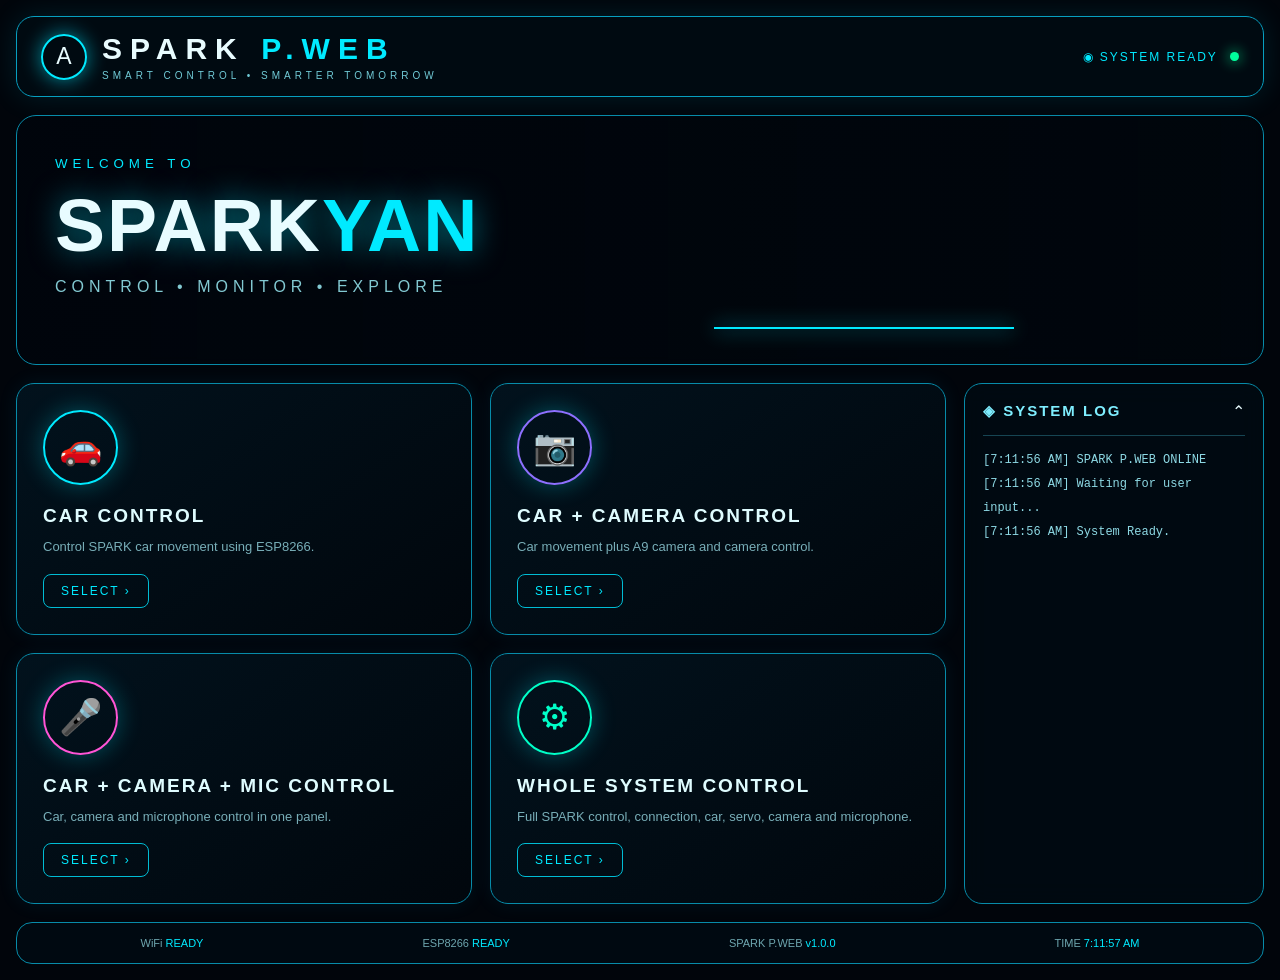
==== commit 48c964b0: "Update index.html" ====
--- a/index.html
+++ b/index.html
@@ -19,7 +19,7 @@
 <link rel="canonical" href="https://spakyan.in/">
 
 <!-- FAVICON: Add sy-logo.png in the same folder -->
-<link rel="icon" type="image/png" href="/sy-logo.png">
+<link rel="icon" type="image/png" href="/sparkyan-logo.png">
 <link rel="apple-touch-icon" href="/sy-logo.png">
 
 <!-- OPEN GRAPH / SOCIAL SHARING -->
